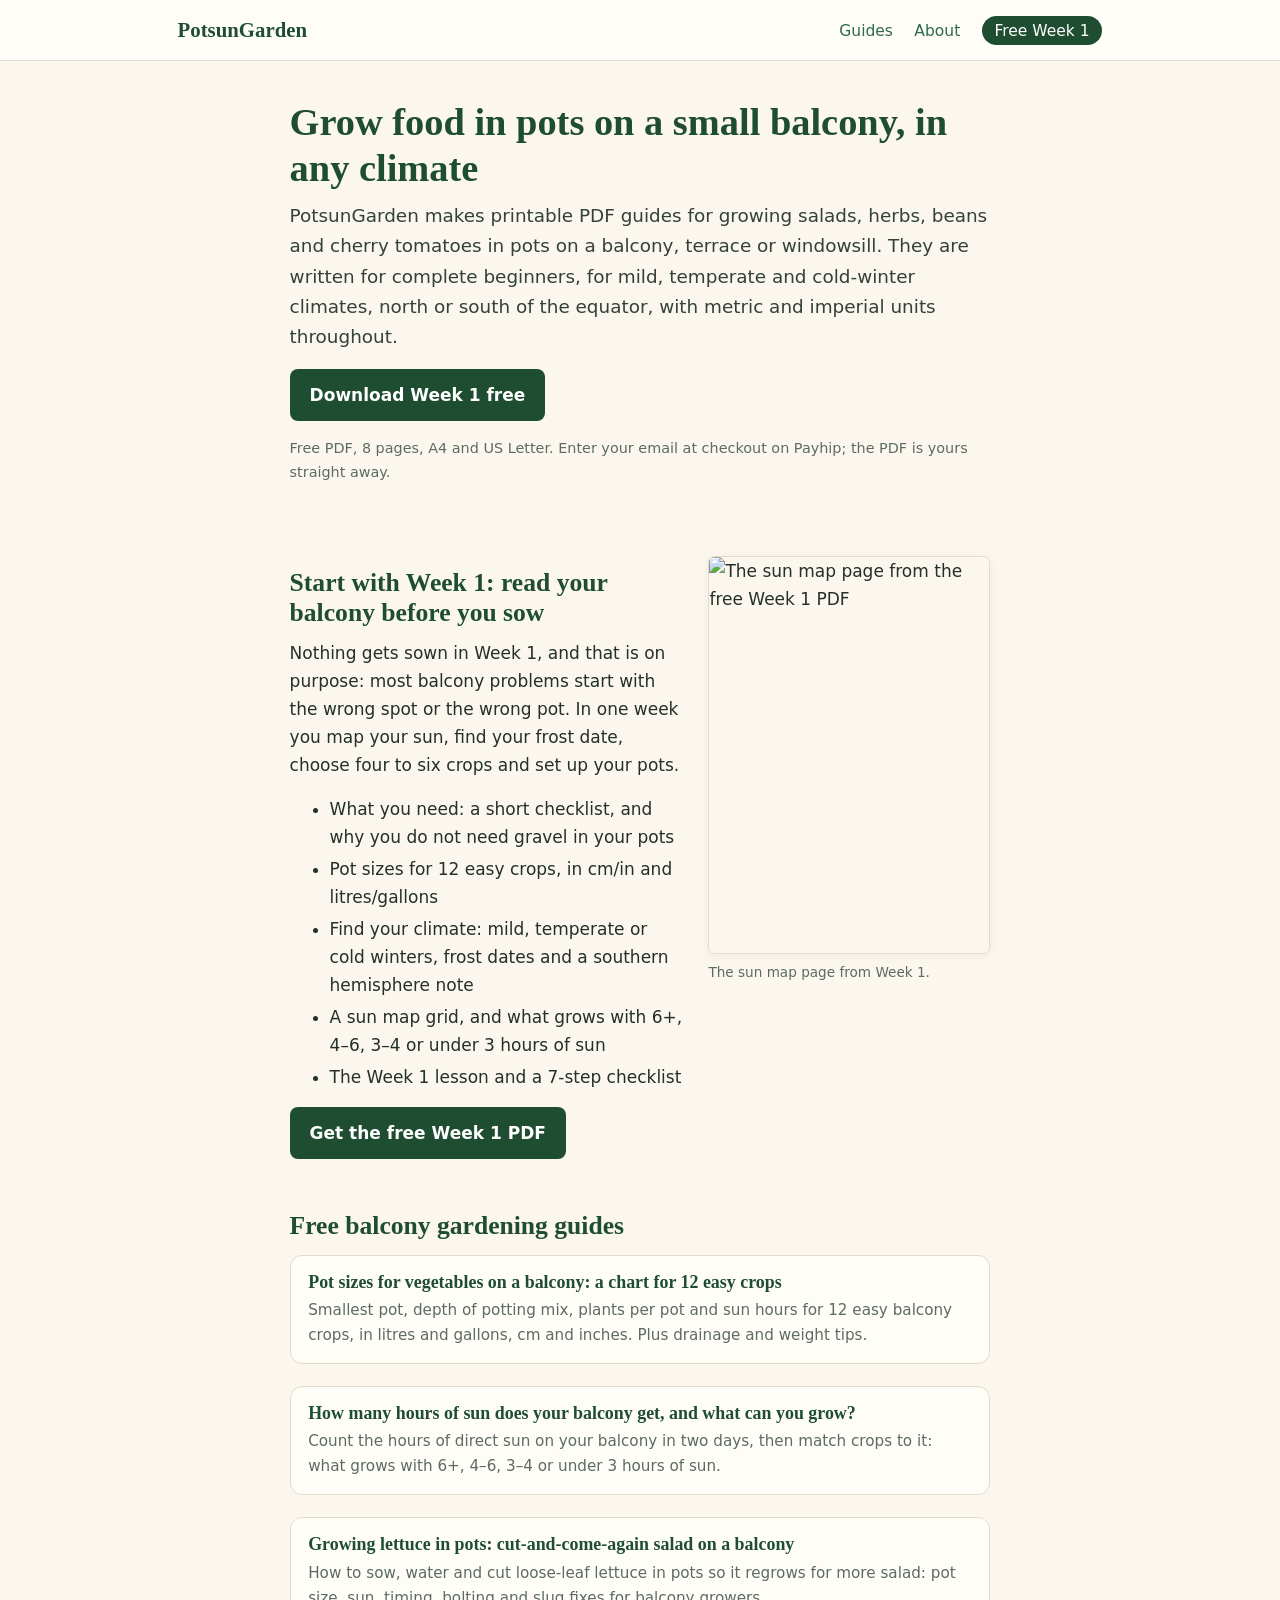
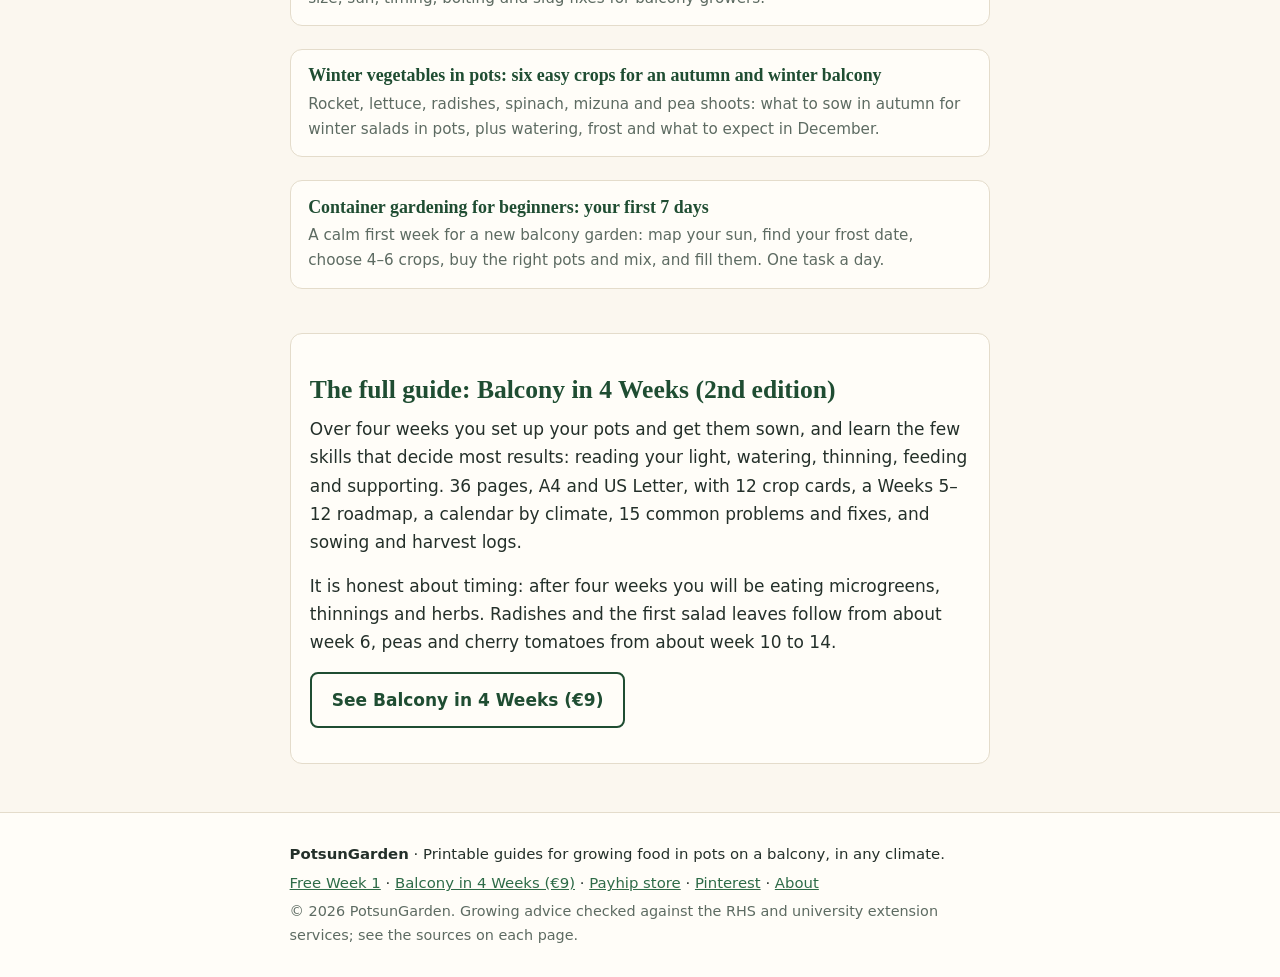
==== index.html @ 6f9ce191 "PotsunGarden site" ====
<!doctype html>
<html lang="en">
<head>
<meta charset="utf-8">
<meta name="viewport" content="width=device-width, initial-scale=1">
<meta name="p:domain_verify" content="c9f7734df45bd1a1e3e22cd09c8d9e38"/>
<title>PotsunGarden: Balcony Container Gardening Guides for Beginners</title>
<meta name="description" content="Grow food in pots on a small balcony, in any climate. Free guides on pot sizes, sun hours, lettuce and winter crops, plus a free Week 1 PDF to get started.">
<link rel="canonical" href="https://potsungarden.github.io/">
<meta property="og:type" content="website">
<meta property="og:site_name" content="PotsunGarden">
<meta property="og:title" content="PotsunGarden: Balcony Container Gardening Guides for Beginners">
<meta property="og:description" content="Grow food in pots on a small balcony, in any climate. Free guides on pot sizes, sun hours, lettuce and winter crops, plus a free Week 1 PDF to get started.">
<meta property="og:url" content="https://potsungarden.github.io/">
<meta property="og:image" content="https://potsungarden.github.io/img/week1-p03.jpg">
<meta name="twitter:card" content="summary">
<link rel="stylesheet" href="style.css">
<script type="application/ld+json">
{
 "@context": "https://schema.org",
 "@graph": [
  {
   "@type": "WebSite",
   "@id": "https://potsungarden.github.io/#site",
   "name": "PotsunGarden",
   "url": "https://potsungarden.github.io/",
   "inLanguage": "en",
   "publisher": {
    "@id": "https://potsungarden.github.io/#org"
   }
  },
  {
   "@type": "Organization",
   "@id": "https://potsungarden.github.io/#org",
   "name": "PotsunGarden",
   "url": "https://potsungarden.github.io/",
   "sameAs": [
    "https://www.pinterest.com/potsungarden/",
    "https://www.facebook.com/profile.php?id=61595227014449",
    "https://www.tiktok.com/@potsungarden",
    "https://www.reddit.com/user/PotsunGarden",
    "https://payhip.com/PotsunGarden"
   ],
   "description": "Printable PDF guides for growing food in pots on a balcony, terrace or windowsill, for beginners in any climate."
  },
  {
   "@type": "Product",
   "@id": "https://payhip.com/b/mtjgL#product",
   "name": "FREE Week 1: Get Your Balcony Ready",
   "description": "Free 8-page PDF (A4 and US Letter), Week 1 of Balcony in 4 Weeks: pot sizes for 12 easy crops, a sun map, climate and frost dates, and a 7-step checklist. An email address is required at checkout.",
   "url": "https://payhip.com/b/mtjgL",
   "image": [
    "https://potsungarden.github.io/img/product-week1-cover.jpg",
    "https://potsungarden.github.io/img/week1-p03.jpg"
   ],
   "brand": {
    "@type": "Brand",
    "name": "PotsunGarden"
   },
   "offers": {
    "@type": "Offer",
    "url": "https://payhip.com/b/mtjgL",
    "price": "0.00",
    "priceCurrency": "EUR",
    "availability": "https://schema.org/InStock",
    "priceSpecification": {
     "@type": "PriceSpecification",
     "price": "0.00",
     "priceCurrency": "EUR",
     "valueAddedTaxIncluded": false
    },
    "shippingDetails": {
     "@type": "OfferShippingDetails",
     "shippingRate": {
      "@type": "MonetaryAmount",
      "value": 0,
      "currency": "EUR"
     },
     "shippingDestination": [
      {
       "@type": "DefinedRegion",
       "addressCountry": "IT"
      },
      {
       "@type": "DefinedRegion",
       "addressCountry": "US"
      },
      {
       "@type": "DefinedRegion",
       "addressCountry": "GB"
      },
      {
       "@type": "DefinedRegion",
       "addressCountry": "IE"
      },
      {
       "@type": "DefinedRegion",
       "addressCountry": "DE"
      },
      {
       "@type": "DefinedRegion",
       "addressCountry": "FR"
      },
      {
       "@type": "DefinedRegion",
       "addressCountry": "ES"
      },
      {
       "@type": "DefinedRegion",
       "addressCountry": "NL"
      },
      {
       "@type": "DefinedRegion",
       "addressCountry": "BE"
      },
      {
       "@type": "DefinedRegion",
       "addressCountry": "AT"
      },
      {
       "@type": "DefinedRegion",
       "addressCountry": "CH"
      },
      {
       "@type": "DefinedRegion",
       "addressCountry": "SE"
      },
      {
       "@type": "DefinedRegion",
       "addressCountry": "CA"
      },
      {
       "@type": "DefinedRegion",
       "addressCountry": "AU"
      },
      {
       "@type": "DefinedRegion",
       "addressCountry": "NZ"
      }
     ],
     "deliveryTime": {
      "@type": "ShippingDeliveryTime",
      "handlingTime": {
       "@type": "QuantitativeValue",
       "minValue": 0,
       "maxValue": 0,
       "unitCode": "DAY"
      },
      "transitTime": {
       "@type": "QuantitativeValue",
       "minValue": 0,
       "maxValue": 0,
       "unitCode": "DAY"
      }
     }
    },
    "hasMerchantReturnPolicy": {
     "@type": "MerchantReturnPolicy",
     "applicableCountry": [
      "IT",
      "US",
      "GB",
      "IE",
      "DE",
      "FR",
      "ES",
      "NL",
      "BE",
      "AT",
      "CH",
      "SE",
      "CA",
      "AU",
      "NZ"
     ],
     "returnPolicyCategory": "https://schema.org/MerchantReturnNotPermitted"
    },
    "seller": {
     "@id": "https://potsungarden.github.io/#org"
    }
   }
  },
  {
   "@type": "Product",
   "@id": "https://payhip.com/b/ZfLyM#product",
   "name": "Balcony in 4 Weeks (2nd Edition)",
   "description": "36-page beginner's guide to growing salads, herbs, beans and cherry tomatoes in pots on a balcony (A4 and US Letter PDFs): weekly lessons and checklists, 12 crop cards, a calendar by climate and 15 common problems and fixes.",
   "url": "https://payhip.com/b/ZfLyM",
   "image": [
    "https://potsungarden.github.io/img/product-balcony-in-4-weeks-cover.jpg"
   ],
   "brand": {
    "@type": "Brand",
    "name": "PotsunGarden"
   },
   "offers": {
    "@type": "Offer",
    "url": "https://payhip.com/b/ZfLyM",
    "price": "9.00",
    "priceCurrency": "EUR",
    "availability": "https://schema.org/InStock",
    "priceSpecification": {
     "@type": "PriceSpecification",
     "price": "9.00",
     "priceCurrency": "EUR",
     "valueAddedTaxIncluded": false
    },
    "shippingDetails": {
     "@type": "OfferShippingDetails",
     "shippingRate": {
      "@type": "MonetaryAmount",
      "value": 0,
      "currency": "EUR"
     },
     "shippingDestination": [
      {
       "@type": "DefinedRegion",
       "addressCountry": "IT"
      },
      {
       "@type": "DefinedRegion",
       "addressCountry": "US"
      },
      {
       "@type": "DefinedRegion",
       "addressCountry": "GB"
      },
      {
       "@type": "DefinedRegion",
       "addressCountry": "IE"
      },
      {
       "@type": "DefinedRegion",
       "addressCountry": "DE"
      },
      {
       "@type": "DefinedRegion",
       "addressCountry": "FR"
      },
      {
       "@type": "DefinedRegion",
       "addressCountry": "ES"
      },
      {
       "@type": "DefinedRegion",
       "addressCountry": "NL"
      },
      {
       "@type": "DefinedRegion",
       "addressCountry": "BE"
      },
      {
       "@type": "DefinedRegion",
       "addressCountry": "AT"
      },
      {
       "@type": "DefinedRegion",
       "addressCountry": "CH"
      },
      {
       "@type": "DefinedRegion",
       "addressCountry": "SE"
      },
      {
       "@type": "DefinedRegion",
       "addressCountry": "CA"
      },
      {
       "@type": "DefinedRegion",
       "addressCountry": "AU"
      },
      {
       "@type": "DefinedRegion",
       "addressCountry": "NZ"
      }
     ],
     "deliveryTime": {
      "@type": "ShippingDeliveryTime",
      "handlingTime": {
       "@type": "QuantitativeValue",
       "minValue": 0,
       "maxValue": 0,
       "unitCode": "DAY"
      },
      "transitTime": {
       "@type": "QuantitativeValue",
       "minValue": 0,
       "maxValue": 0,
       "unitCode": "DAY"
      }
     }
    },
    "hasMerchantReturnPolicy": {
     "@type": "MerchantReturnPolicy",
     "applicableCountry": [
      "IT",
      "US",
      "GB",
      "IE",
      "DE",
      "FR",
      "ES",
      "NL",
      "BE",
      "AT",
      "CH",
      "SE",
      "CA",
      "AU",
      "NZ"
     ],
     "returnPolicyCategory": "https://schema.org/MerchantReturnNotPermitted"
    },
    "seller": {
     "@id": "https://potsungarden.github.io/#org"
    }
   }
  }
 ]
}
</script>
<script data-goatcounter="https://potsungarden.goatcounter.com/count" async src="//gc.zgo.at/count.js"></script>
</head>
<body>
<a class="skip" href="#main">Skip to content</a>
<header class="site-header">
<div class="wrap header-inner">
<a class="logo" href="index.html">PotsunGarden</a>
<nav aria-label="Main">
<a href="index.html#guides">Guides</a>
<a href="about.html">About</a>
<a class="nav-cta" href="https://payhip.com/b/mtjgL">Free Week 1</a>
</nav>
</div>
</header>
<main id="main" class="wrap">

<section class="hero">
<h1>Grow food in pots on a small balcony, in any climate</h1>
<p class="lead">PotsunGarden makes printable PDF guides for growing salads, herbs, beans and cherry tomatoes in pots on a balcony, terrace or windowsill. They are written for complete beginners, for mild, temperate and cold-winter climates, north or south of the equator, with metric and imperial units throughout.</p>
<p><a class="btn" href="https://payhip.com/b/mtjgL">Download Week 1 free</a></p>
<p class="small">Free PDF, 8 pages, A4 and US Letter. Enter your email at checkout on Payhip; the PDF is yours straight away.</p>
</section>

<section class="week1">
<div class="week1-text">
<h2>Start with Week 1: read your balcony before you sow</h2>
<p>Nothing gets sown in Week 1, and that is on purpose: most balcony problems start with the wrong spot or the wrong pot. In one week you map your sun, find your frost date, choose four to six crops and set up your pots.</p>
<ul>
<li>What you need: a short checklist, and why you do not need gravel in your pots</li>
<li>Pot sizes for 12 easy crops, in cm/in and litres/gallons</li>
<li>Find your climate: mild, temperate or cold winters, frost dates and a southern hemisphere note</li>
<li>A sun map grid, and what grows with 6+, 4–6, 3–4 or under 3 hours of sun</li>
<li>The Week 1 lesson and a 7-step checklist</li>
</ul>
<p><a class="btn" href="https://payhip.com/b/mtjgL">Get the free Week 1 PDF</a></p>
</div>
<figure class="preview">
<img src="img/week1-p05.jpg" alt="The sun map page from the free Week 1 PDF" width="900" height="1273" loading="lazy">
<figcaption>The sun map page from Week 1.</figcaption>
</figure>
</section>

<section id="guides">
<h2>Free balcony gardening guides</h2>
<ul class="cards">
<li class="card"><a href="pot-sizes-for-balcony-vegetables.html"><h3>Pot sizes for vegetables on a balcony: a chart for 12 easy crops</h3><p>Smallest pot, depth of potting mix, plants per pot and sun hours for 12 easy balcony crops, in litres and gallons, cm and inches. Plus drainage and weight tips.</p></a></li>
<li class="card"><a href="balcony-sun-hours-what-to-grow.html"><h3>How many hours of sun does your balcony get, and what can you grow?</h3><p>Count the hours of direct sun on your balcony in two days, then match crops to it: what grows with 6+, 4–6, 3–4 or under 3 hours of sun.</p></a></li>
<li class="card"><a href="growing-lettuce-in-pots.html"><h3>Growing lettuce in pots: cut-and-come-again salad on a balcony</h3><p>How to sow, water and cut loose-leaf lettuce in pots so it regrows for more salad: pot size, sun, timing, bolting and slug fixes for balcony growers.</p></a></li>
<li class="card"><a href="winter-vegetables-in-pots.html"><h3>Winter vegetables in pots: six easy crops for an autumn and winter balcony</h3><p>Rocket, lettuce, radishes, spinach, mizuna and pea shoots: what to sow in autumn for winter salads in pots, plus watering, frost and what to expect in December.</p></a></li>
<li class="card"><a href="container-gardening-for-beginners-first-7-days.html"><h3>Container gardening for beginners: your first 7 days</h3><p>A calm first week for a new balcony garden: map your sun, find your frost date, choose 4–6 crops, buy the right pots and mix, and fill them. One task a day.</p></a></li>
</ul>
</section>

<section class="full-guide">
<h2>The full guide: Balcony in 4 Weeks (2nd edition)</h2>
<p>Over four weeks you set up your pots and get them sown, and learn the few skills that decide most results: reading your light, watering, thinning, feeding and supporting. 36 pages, A4 and US Letter, with 12 crop cards, a Weeks 5–12 roadmap, a calendar by climate, 15 common problems and fixes, and sowing and harvest logs.</p>
<p>It is honest about timing: after four weeks you will be eating microgreens, thinnings and herbs. Radishes and the first salad leaves follow from about week 6, peas and cherry tomatoes from about week 10 to 14.</p>
<p><a class="btn btn-secondary" href="https://payhip.com/b/ZfLyM">See Balcony in 4 Weeks (€9)</a></p>
</section>

</main>
<footer class="site-footer">
<div class="wrap">
<p><strong>PotsunGarden</strong> · Printable guides for growing food in pots on a balcony, in any climate.</p>
<p><a href="https://payhip.com/b/mtjgL">Free Week 1</a> · <a href="https://payhip.com/b/ZfLyM">Balcony in 4 Weeks (€9)</a> · <a href="https://payhip.com/PotsunGarden">Payhip store</a> · <a href="https://www.pinterest.com/potsungarden/">Pinterest</a> · <a href="about.html">About</a></p>
<p class="small">© 2026 PotsunGarden. Growing advice checked against the RHS and university extension services; see the sources on each page.</p>
</div>
</footer>
</body>
</html>
---- style.css ----
/* PotsunGarden – simple, mobile-first stylesheet. No external fonts or scripts. */
:root{
  --bg:#fbf7ef; --paper:#fffdf8; --ink:#24302a; --muted:#5d6b62;
  --green:#1f4d32; --green-2:#2e6b47; --accent:#b4532a; --line:#e4dccb; --tint:#f3ecdd;
  --max:46rem;
}
*{box-sizing:border-box}
html{-webkit-text-size-adjust:100%}
body{margin:0;background:var(--bg);color:var(--ink);
  font:1.0625rem/1.65 system-ui,-apple-system,"Segoe UI",Roboto,"Helvetica Neue",Arial,sans-serif}
.wrap{max-width:var(--max);margin:0 auto;padding:0 1.1rem}
h1,h2,h3{font-family:Georgia,"Iowan Old Style","Palatino Linotype",serif;color:var(--green);line-height:1.2}
h1{font-size:clamp(1.75rem,5vw,2.4rem);margin:.4rem 0 .6rem}
h2{font-size:clamp(1.3rem,3.6vw,1.6rem);margin:2.2rem 0 .6rem}
h3{font-size:1.12rem;margin:1.4rem 0 .3rem}
p,ul,ol{margin:0 0 1rem}
li{margin:.25rem 0}
a{color:var(--green-2)}
a:hover{color:var(--accent)}
.small{font-size:.9rem;color:var(--muted)}
.lead{font-size:1.15rem;color:#33413a}
.meta,.crumbs{font-size:.88rem;color:var(--muted);margin:0}
.crumbs{margin-top:1.4rem}
.skip{position:absolute;left:-999px}
.skip:focus{left:1rem;top:1rem;background:#fff;padding:.5rem;z-index:10}

.site-header{background:var(--paper);border-bottom:1px solid var(--line)}
.header-inner{display:flex;flex-wrap:wrap;align-items:center;justify-content:space-between;gap:.5rem;padding-top:.8rem;padding-bottom:.8rem;max-width:60rem}
.logo{font-family:Georgia,serif;font-weight:700;font-size:1.3rem;color:var(--green);text-decoration:none}
nav a{margin-left:1rem;text-decoration:none;font-size:.97rem}
nav a:first-child{margin-left:0}
.nav-cta{background:var(--green);color:#fff!important;padding:.35rem .8rem;border-radius:999px}

.btn{display:inline-block;background:var(--green);color:#fff;text-decoration:none;font-weight:600;
  padding:.75rem 1.25rem;border-radius:.5rem}
.btn:hover{background:var(--green-2);color:#fff}
.btn-secondary{background:var(--paper);color:var(--green);border:2px solid var(--green)}
.btn-secondary:hover{background:var(--tint);color:var(--green)}

.hero{padding:2rem 0 .5rem}
.week1{display:grid;gap:1.5rem;margin-top:1.5rem}
@media(min-width:48rem){
  main.wrap{max-width:var(--max)}
  .week1{grid-template-columns:1.4fr 1fr;align-items:start}
}
.full-guide{background:var(--paper);border:1px solid var(--line);border-radius:.75rem;padding:.4rem 1.2rem 1.2rem;margin:2.5rem 0}

.cards{list-style:none;padding:0;display:grid;gap:.9rem}
.card a{display:block;background:var(--paper);border:1px solid var(--line);border-radius:.75rem;padding:.9rem 1.1rem;text-decoration:none;color:var(--ink)}
.card a:hover{border-color:var(--green-2)}
.card h3{margin:.1rem 0 .3rem}
.card p{margin:0;font-size:.95rem;color:var(--muted)}

.table-wrap{overflow-x:auto;margin:0 0 1.2rem;border:1px solid var(--line);border-radius:.5rem;background:var(--paper)}
table{border-collapse:collapse;width:100%;font-size:.93rem;min-width:34rem}
caption{text-align:left;padding:.6rem .8rem;font-size:.85rem;color:var(--muted)}
th,td{padding:.55rem .7rem;text-align:left;vertical-align:top;border-top:1px solid var(--line)}
thead th{background:var(--green);color:#fff;border-top:0}
tbody th{color:var(--green);font-weight:600}
tbody tr:nth-child(even){background:var(--tint)}

.preview{margin:1.5rem 0;max-width:22rem}
.preview img{width:100%;height:auto;display:block;border:1px solid var(--line);border-radius:.4rem;box-shadow:0 2px 10px rgba(0,0,0,.06)}
figcaption{font-size:.85rem;color:var(--muted);margin-top:.4rem}

.cta{background:#eef4ec;border-left:5px solid var(--green);border-radius:.5rem;padding:1rem 1.2rem;margin:2rem 0}
.cta-kicker{text-transform:uppercase;letter-spacing:.08em;font-size:.78rem;font-weight:700;color:var(--accent);margin:0 0 .3rem}
.faq h3{color:var(--ink)}
.sources ul,.more ul{padding-left:1.2rem}
.sources li{font-size:.93rem}

.site-footer{border-top:1px solid var(--line);background:var(--paper);margin-top:3rem;padding:1.5rem 0;font-size:.93rem}
.site-footer p{margin:.3rem 0}
@media(max-width:30rem){nav a{margin-left:.7rem;font-size:.92rem}}
@media print{.site-header,.site-footer,.cta,.more{display:none}}
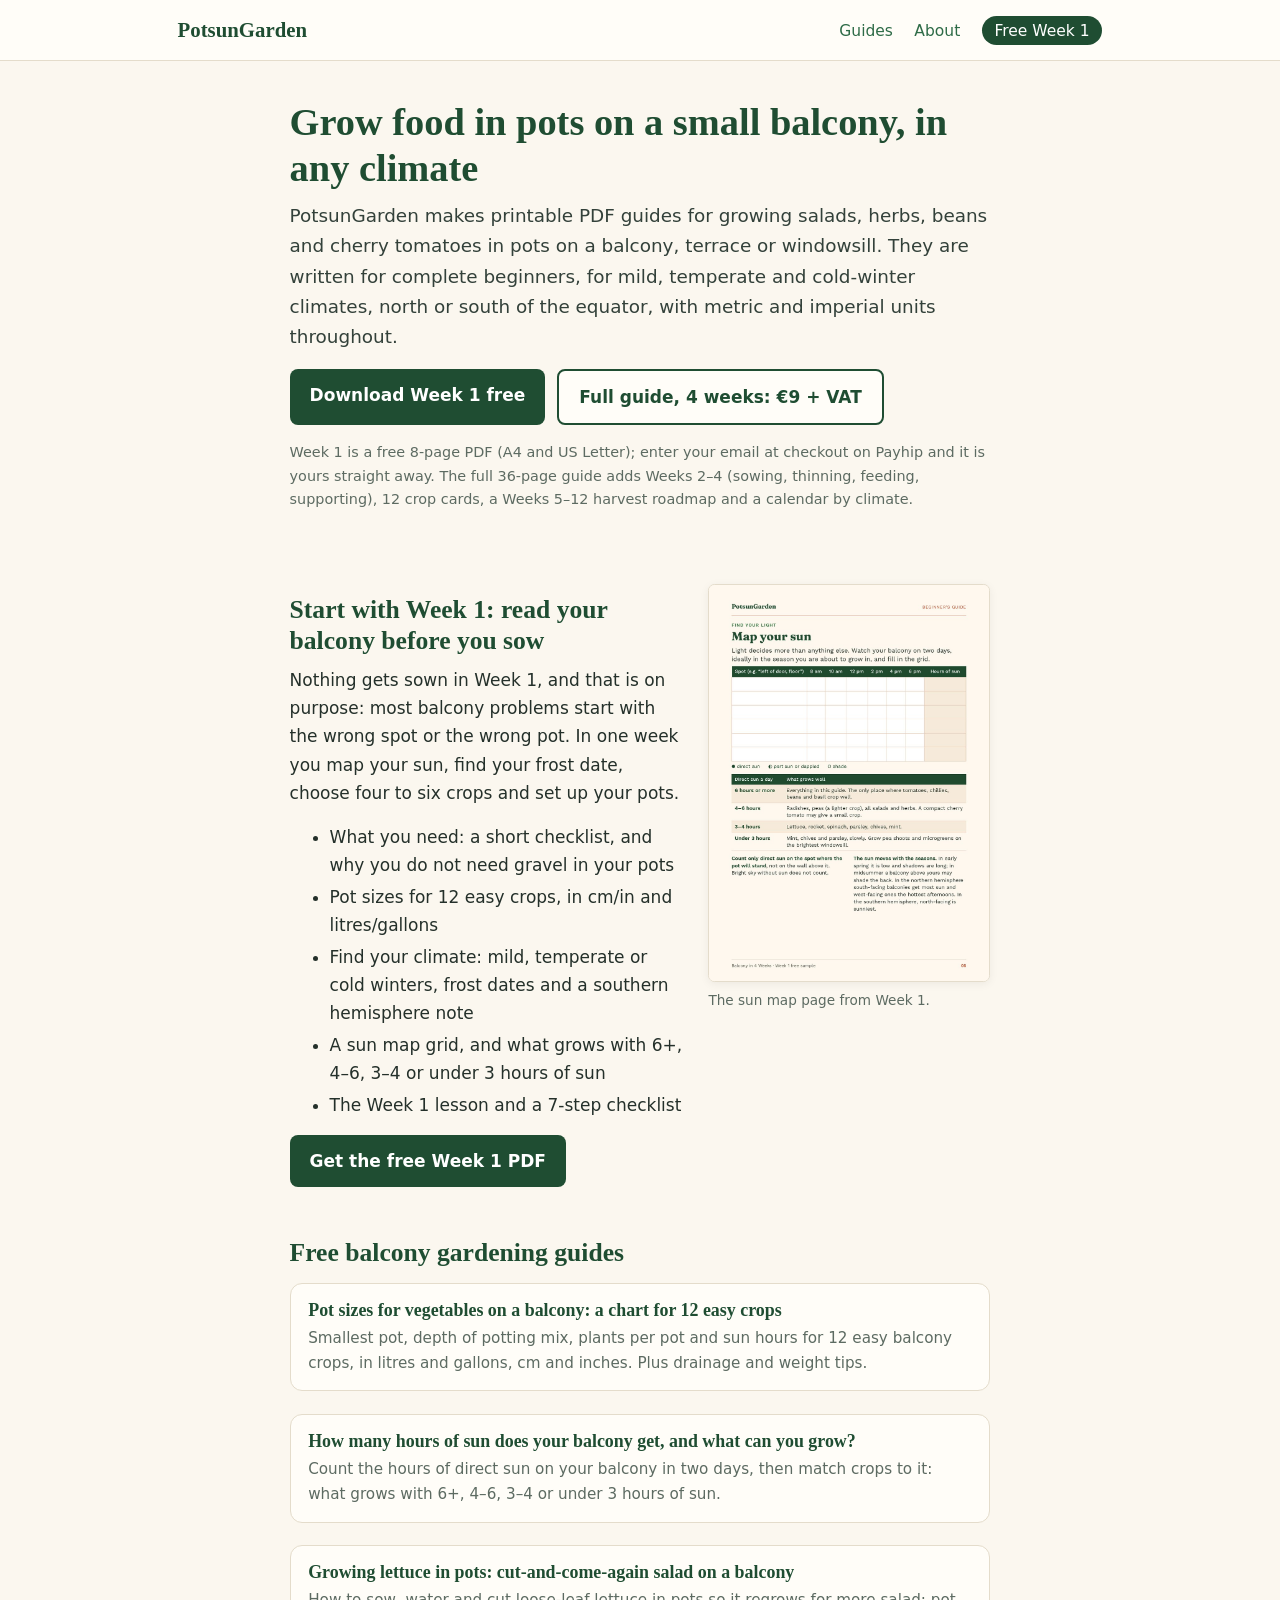
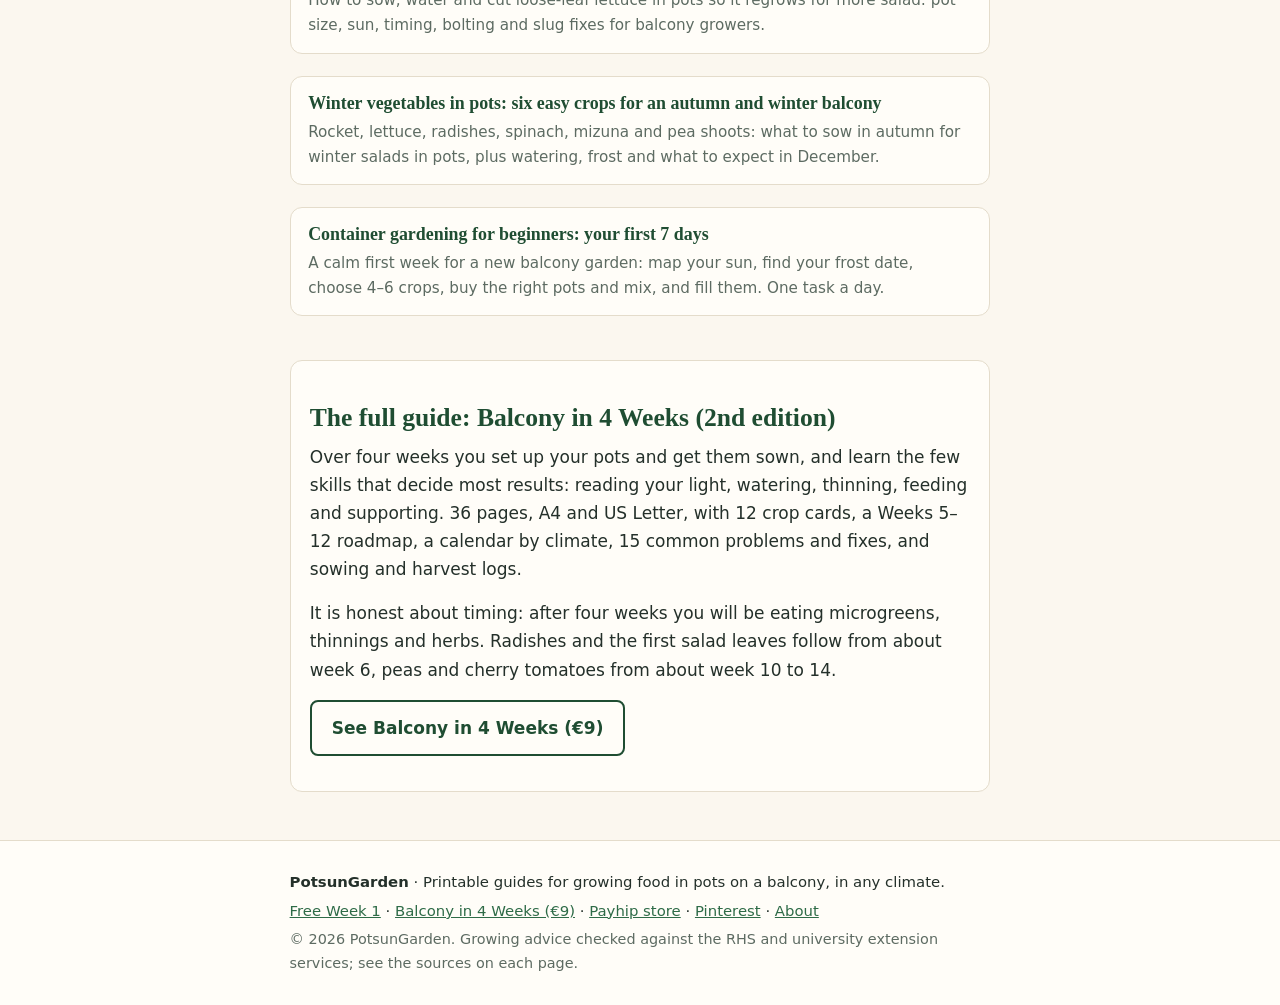
==== commit e65f9d4f: "Home: add full guide CTA" ====
--- a/index.html
+++ b/index.html
@@ -338,8 +338,8 @@
 <section class="hero">
 <h1>Grow food in pots on a small balcony, in any climate</h1>
 <p class="lead">PotsunGarden makes printable PDF guides for growing salads, herbs, beans and cherry tomatoes in pots on a balcony, terrace or windowsill. They are written for complete beginners, for mild, temperate and cold-winter climates, north or south of the equator, with metric and imperial units throughout.</p>
-<p><a class="btn" href="https://payhip.com/b/mtjgL">Download Week 1 free</a></p>
-<p class="small">Free PDF, 8 pages, A4 and US Letter. Enter your email at checkout on Payhip; the PDF is yours straight away.</p>
+<p class="hero-ctas"><a class="btn" href="https://payhip.com/b/mtjgL">Download Week 1 free</a> <a class="btn btn-secondary" href="https://payhip.com/b/ZfLyM">Full guide, 4 weeks: €9 + VAT</a></p>
+<p class="small">Week 1 is a free 8-page PDF (A4 and US Letter); enter your email at checkout on Payhip and it is yours straight away. The full 36-page guide adds Weeks 2&ndash;4 (sowing, thinning, feeding, supporting), 12 crop cards, a Weeks 5&ndash;12 harvest roadmap and a calendar by climate.</p>
 </section>
 
 <section class="week1">
--- a/style.css
+++ b/style.css
@@ -73,3 +73,4 @@
 .site-footer p{margin:.3rem 0}
 @media(max-width:30rem){nav a{margin-left:.7rem;font-size:.92rem}}
 @media print{.site-header,.site-footer,.cta,.more{display:none}}
+.hero-ctas{display:flex;flex-wrap:wrap;gap:.75rem}
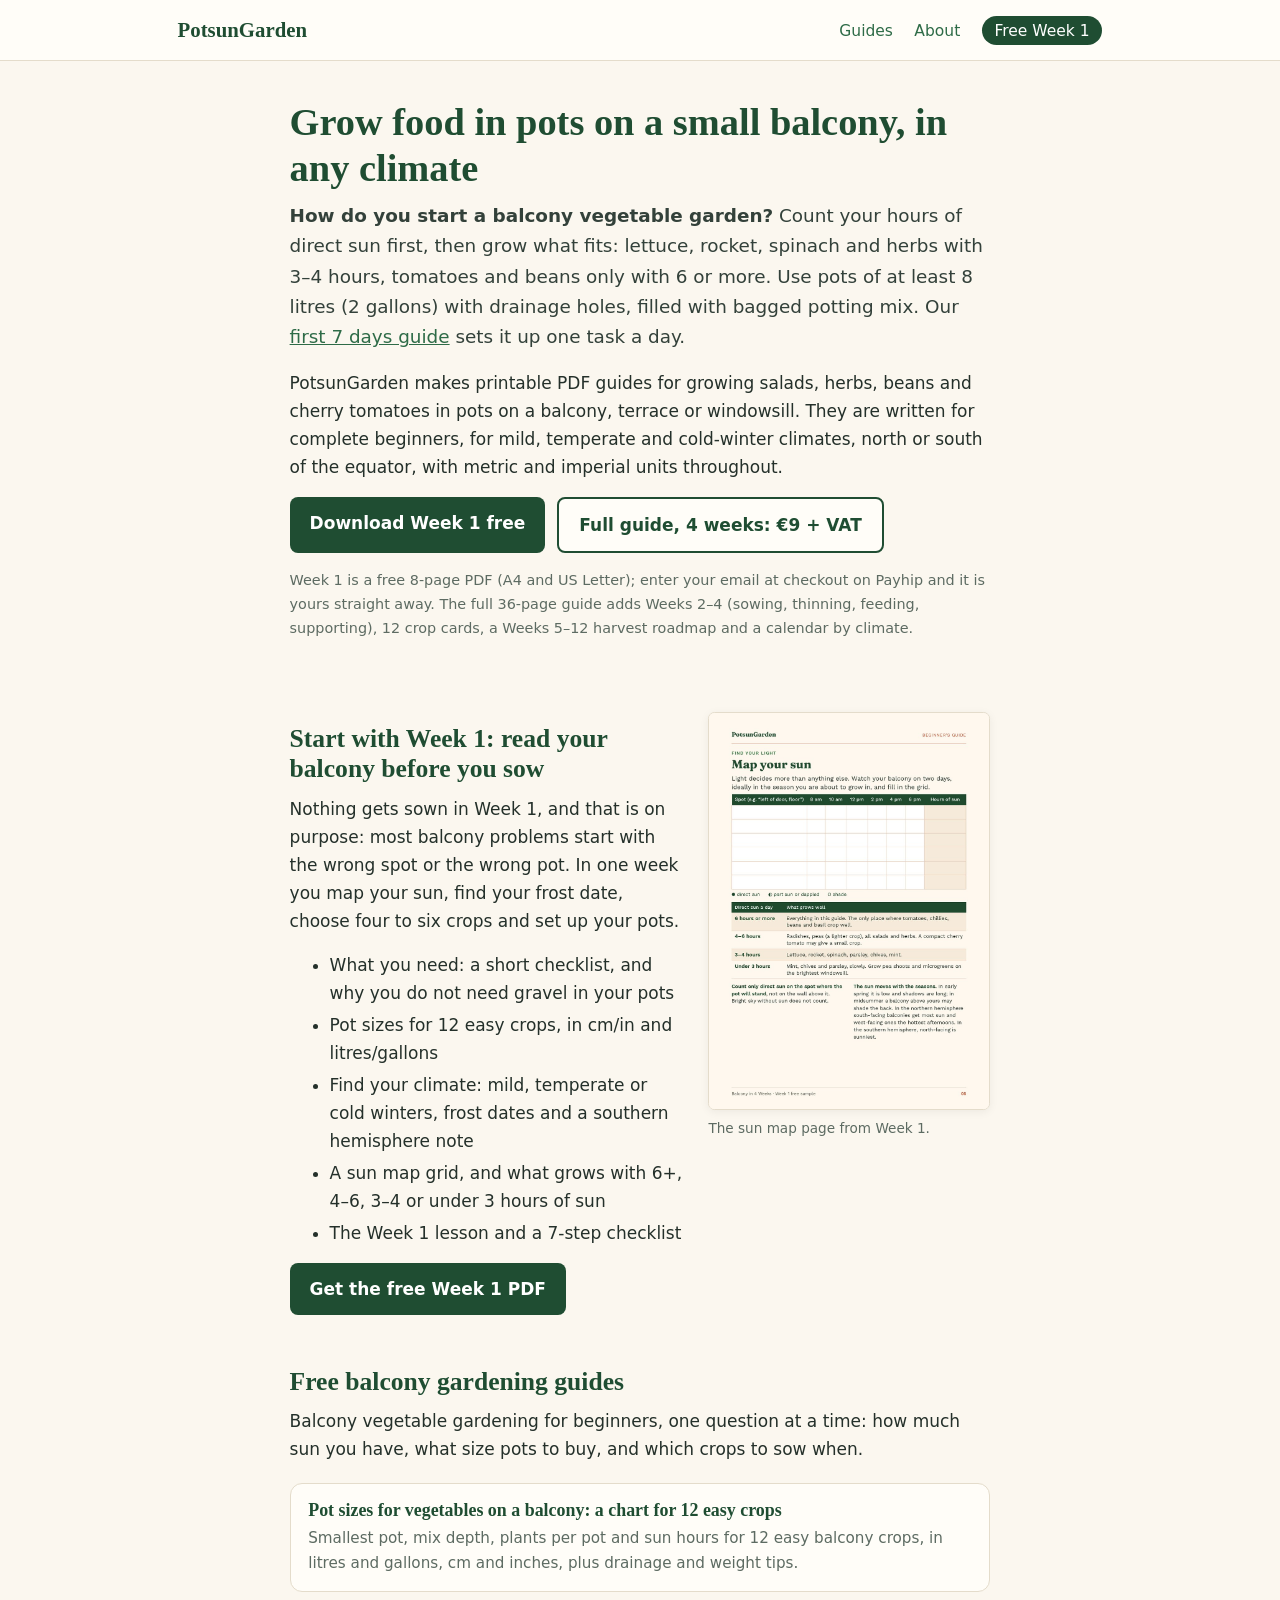
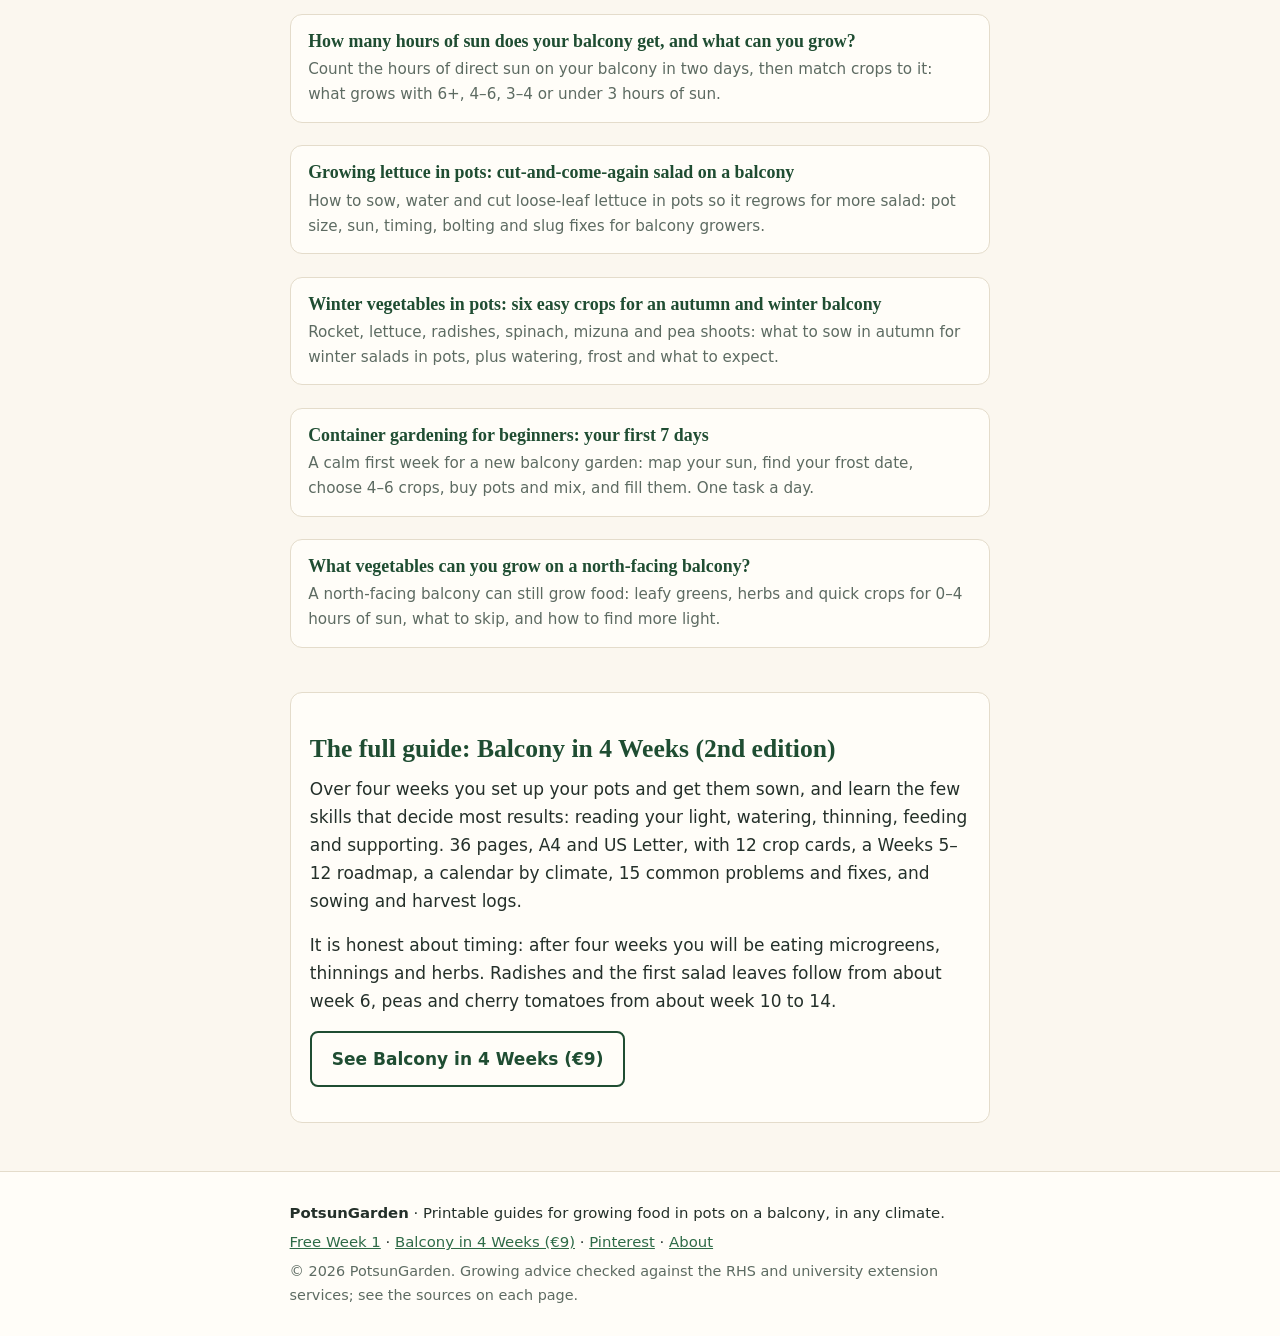
==== commit c51f9ce4: "SEO quick fixes + new guide: vegetables for a north-facing balcony" ====
--- a/index.html
+++ b/index.html
@@ -4,16 +4,16 @@
 <meta charset="utf-8">
 <meta name="viewport" content="width=device-width, initial-scale=1">
 <meta name="p:domain_verify" content="c9f7734df45bd1a1e3e22cd09c8d9e38"/>
-<title>PotsunGarden: Balcony Container Gardening Guides for Beginners</title>
+<title>Balcony Vegetable Gardening for Beginners | PotsunGarden</title>
 <meta name="description" content="Grow food in pots on a small balcony, in any climate. Free guides on pot sizes, sun hours, lettuce and winter crops, plus a free Week 1 PDF to get started.">
 <link rel="canonical" href="https://potsungarden.github.io/">
 <meta property="og:type" content="website">
 <meta property="og:site_name" content="PotsunGarden">
-<meta property="og:title" content="PotsunGarden: Balcony Container Gardening Guides for Beginners">
+<meta property="og:title" content="Balcony Vegetable Gardening for Beginners | PotsunGarden">
 <meta property="og:description" content="Grow food in pots on a small balcony, in any climate. Free guides on pot sizes, sun hours, lettuce and winter crops, plus a free Week 1 PDF to get started.">
 <meta property="og:url" content="https://potsungarden.github.io/">
 <meta property="og:image" content="https://potsungarden.github.io/img/week1-p03.jpg">
-<meta name="twitter:card" content="summary">
+<meta name="twitter:card" content="summary_large_image">
 <link rel="stylesheet" href="style.css">
 <script type="application/ld+json">
 {
@@ -38,8 +38,7 @@
     "https://www.pinterest.com/potsungarden/",
     "https://www.facebook.com/profile.php?id=61595227014449",
     "https://www.tiktok.com/@potsungarden",
-    "https://www.reddit.com/user/PotsunGarden",
-    "https://payhip.com/PotsunGarden"
+    "https://www.reddit.com/user/PotsunGarden"
    ],
    "description": "Printable PDF guides for growing food in pots on a balcony, terrace or windowsill, for beginners in any climate."
   },
@@ -329,7 +328,7 @@
 <nav aria-label="Main">
 <a href="index.html#guides">Guides</a>
 <a href="about.html">About</a>
-<a class="nav-cta" href="https://payhip.com/b/mtjgL">Free Week 1</a>
+<a class="nav-cta" href="https://payhip.com/b/mtjgL?utm_source=site&amp;utm_medium=referral&amp;utm_campaign=home">Free Week 1</a>
 </nav>
 </div>
 </header>
@@ -337,8 +336,9 @@
 
 <section class="hero">
 <h1>Grow food in pots on a small balcony, in any climate</h1>
-<p class="lead">PotsunGarden makes printable PDF guides for growing salads, herbs, beans and cherry tomatoes in pots on a balcony, terrace or windowsill. They are written for complete beginners, for mild, temperate and cold-winter climates, north or south of the equator, with metric and imperial units throughout.</p>
-<p class="hero-ctas"><a class="btn" href="https://payhip.com/b/mtjgL">Download Week 1 free</a> <a class="btn btn-secondary" href="https://payhip.com/b/ZfLyM">Full guide, 4 weeks: €9 + VAT</a></p>
+<p class="lead"><strong>How do you start a balcony vegetable garden?</strong> Count your hours of direct sun first, then grow what fits: lettuce, rocket, spinach and herbs with 3–4 hours, tomatoes and beans only with 6 or more. Use pots of at least 8 litres (2 gallons) with drainage holes, filled with bagged potting mix. Our <a href="container-gardening-for-beginners-first-7-days.html">first 7 days guide</a> sets it up one task a day.</p>
+<p>PotsunGarden makes printable PDF guides for growing salads, herbs, beans and cherry tomatoes in pots on a balcony, terrace or windowsill. They are written for complete beginners, for mild, temperate and cold-winter climates, north or south of the equator, with metric and imperial units throughout.</p>
+<p class="hero-ctas"><a class="btn" href="https://payhip.com/b/mtjgL?utm_source=site&amp;utm_medium=referral&amp;utm_campaign=home">Download Week 1 free</a> <a class="btn btn-secondary" href="https://payhip.com/b/ZfLyM?utm_source=site&amp;utm_medium=referral&amp;utm_campaign=home">Full guide, 4 weeks: €9 + VAT</a></p>
 <p class="small">Week 1 is a free 8-page PDF (A4 and US Letter); enter your email at checkout on Payhip and it is yours straight away. The full 36-page guide adds Weeks 2&ndash;4 (sowing, thinning, feeding, supporting), 12 crop cards, a Weeks 5&ndash;12 harvest roadmap and a calendar by climate.</p>
 </section>
 
@@ -353,7 +353,7 @@
 <li>A sun map grid, and what grows with 6+, 4–6, 3–4 or under 3 hours of sun</li>
 <li>The Week 1 lesson and a 7-step checklist</li>
 </ul>
-<p><a class="btn" href="https://payhip.com/b/mtjgL">Get the free Week 1 PDF</a></p>
+<p><a class="btn" href="https://payhip.com/b/mtjgL?utm_source=site&amp;utm_medium=referral&amp;utm_campaign=home">Get the free Week 1 PDF</a></p>
 </div>
 <figure class="preview">
 <img src="img/week1-p05.jpg" alt="The sun map page from the free Week 1 PDF" width="900" height="1273" loading="lazy">
@@ -363,12 +363,14 @@
 
 <section id="guides">
 <h2>Free balcony gardening guides</h2>
+<p>Balcony vegetable gardening for beginners, one question at a time: how much sun you have, what size pots to buy, and which crops to sow when.</p>
 <ul class="cards">
-<li class="card"><a href="pot-sizes-for-balcony-vegetables.html"><h3>Pot sizes for vegetables on a balcony: a chart for 12 easy crops</h3><p>Smallest pot, depth of potting mix, plants per pot and sun hours for 12 easy balcony crops, in litres and gallons, cm and inches. Plus drainage and weight tips.</p></a></li>
+<li class="card"><a href="pot-sizes-for-balcony-vegetables.html"><h3>Pot sizes for vegetables on a balcony: a chart for 12 easy crops</h3><p>Smallest pot, mix depth, plants per pot and sun hours for 12 easy balcony crops, in litres and gallons, cm and inches, plus drainage and weight tips.</p></a></li>
 <li class="card"><a href="balcony-sun-hours-what-to-grow.html"><h3>How many hours of sun does your balcony get, and what can you grow?</h3><p>Count the hours of direct sun on your balcony in two days, then match crops to it: what grows with 6+, 4–6, 3–4 or under 3 hours of sun.</p></a></li>
 <li class="card"><a href="growing-lettuce-in-pots.html"><h3>Growing lettuce in pots: cut-and-come-again salad on a balcony</h3><p>How to sow, water and cut loose-leaf lettuce in pots so it regrows for more salad: pot size, sun, timing, bolting and slug fixes for balcony growers.</p></a></li>
-<li class="card"><a href="winter-vegetables-in-pots.html"><h3>Winter vegetables in pots: six easy crops for an autumn and winter balcony</h3><p>Rocket, lettuce, radishes, spinach, mizuna and pea shoots: what to sow in autumn for winter salads in pots, plus watering, frost and what to expect in December.</p></a></li>
-<li class="card"><a href="container-gardening-for-beginners-first-7-days.html"><h3>Container gardening for beginners: your first 7 days</h3><p>A calm first week for a new balcony garden: map your sun, find your frost date, choose 4–6 crops, buy the right pots and mix, and fill them. One task a day.</p></a></li>
+<li class="card"><a href="winter-vegetables-in-pots.html"><h3>Winter vegetables in pots: six easy crops for an autumn and winter balcony</h3><p>Rocket, lettuce, radishes, spinach, mizuna and pea shoots: what to sow in autumn for winter salads in pots, plus watering, frost and what to expect.</p></a></li>
+<li class="card"><a href="container-gardening-for-beginners-first-7-days.html"><h3>Container gardening for beginners: your first 7 days</h3><p>A calm first week for a new balcony garden: map your sun, find your frost date, choose 4–6 crops, buy pots and mix, and fill them. One task a day.</p></a></li>
+<li class="card"><a href="vegetables-north-facing-balcony.html"><h3>What vegetables can you grow on a north-facing balcony?</h3><p>A north-facing balcony can still grow food: leafy greens, herbs and quick crops for 0–4 hours of sun, what to skip, and how to find more light.</p></a></li>
 </ul>
 </section>
 
@@ -376,14 +378,14 @@
 <h2>The full guide: Balcony in 4 Weeks (2nd edition)</h2>
 <p>Over four weeks you set up your pots and get them sown, and learn the few skills that decide most results: reading your light, watering, thinning, feeding and supporting. 36 pages, A4 and US Letter, with 12 crop cards, a Weeks 5–12 roadmap, a calendar by climate, 15 common problems and fixes, and sowing and harvest logs.</p>
 <p>It is honest about timing: after four weeks you will be eating microgreens, thinnings and herbs. Radishes and the first salad leaves follow from about week 6, peas and cherry tomatoes from about week 10 to 14.</p>
-<p><a class="btn btn-secondary" href="https://payhip.com/b/ZfLyM">See Balcony in 4 Weeks (€9)</a></p>
+<p><a class="btn btn-secondary" href="https://payhip.com/b/ZfLyM?utm_source=site&amp;utm_medium=referral&amp;utm_campaign=home">See Balcony in 4 Weeks (€9)</a></p>
 </section>
 
 </main>
 <footer class="site-footer">
 <div class="wrap">
 <p><strong>PotsunGarden</strong> · Printable guides for growing food in pots on a balcony, in any climate.</p>
-<p><a href="https://payhip.com/b/mtjgL">Free Week 1</a> · <a href="https://payhip.com/b/ZfLyM">Balcony in 4 Weeks (€9)</a> · <a href="https://payhip.com/PotsunGarden">Payhip store</a> · <a href="https://www.pinterest.com/potsungarden/">Pinterest</a> · <a href="about.html">About</a></p>
+<p><a href="https://payhip.com/b/mtjgL?utm_source=site&amp;utm_medium=referral&amp;utm_campaign=home">Free Week 1</a> · <a href="https://payhip.com/b/ZfLyM?utm_source=site&amp;utm_medium=referral&amp;utm_campaign=home">Balcony in 4 Weeks (€9)</a> · <a href="https://www.pinterest.com/potsungarden/">Pinterest</a> · <a href="about.html">About</a></p>
 <p class="small">© 2026 PotsunGarden. Growing advice checked against the RHS and university extension services; see the sources on each page.</p>
 </div>
 </footer>
--- a/style.css
+++ b/style.css
@@ -74,3 +74,4 @@
 @media(max-width:30rem){nav a{margin-left:.7rem;font-size:.92rem}}
 @media print{.site-header,.site-footer,.cta,.more{display:none}}
 .hero-ctas{display:flex;flex-wrap:wrap;gap:.75rem}
+.preview.wide{max-width:100%}
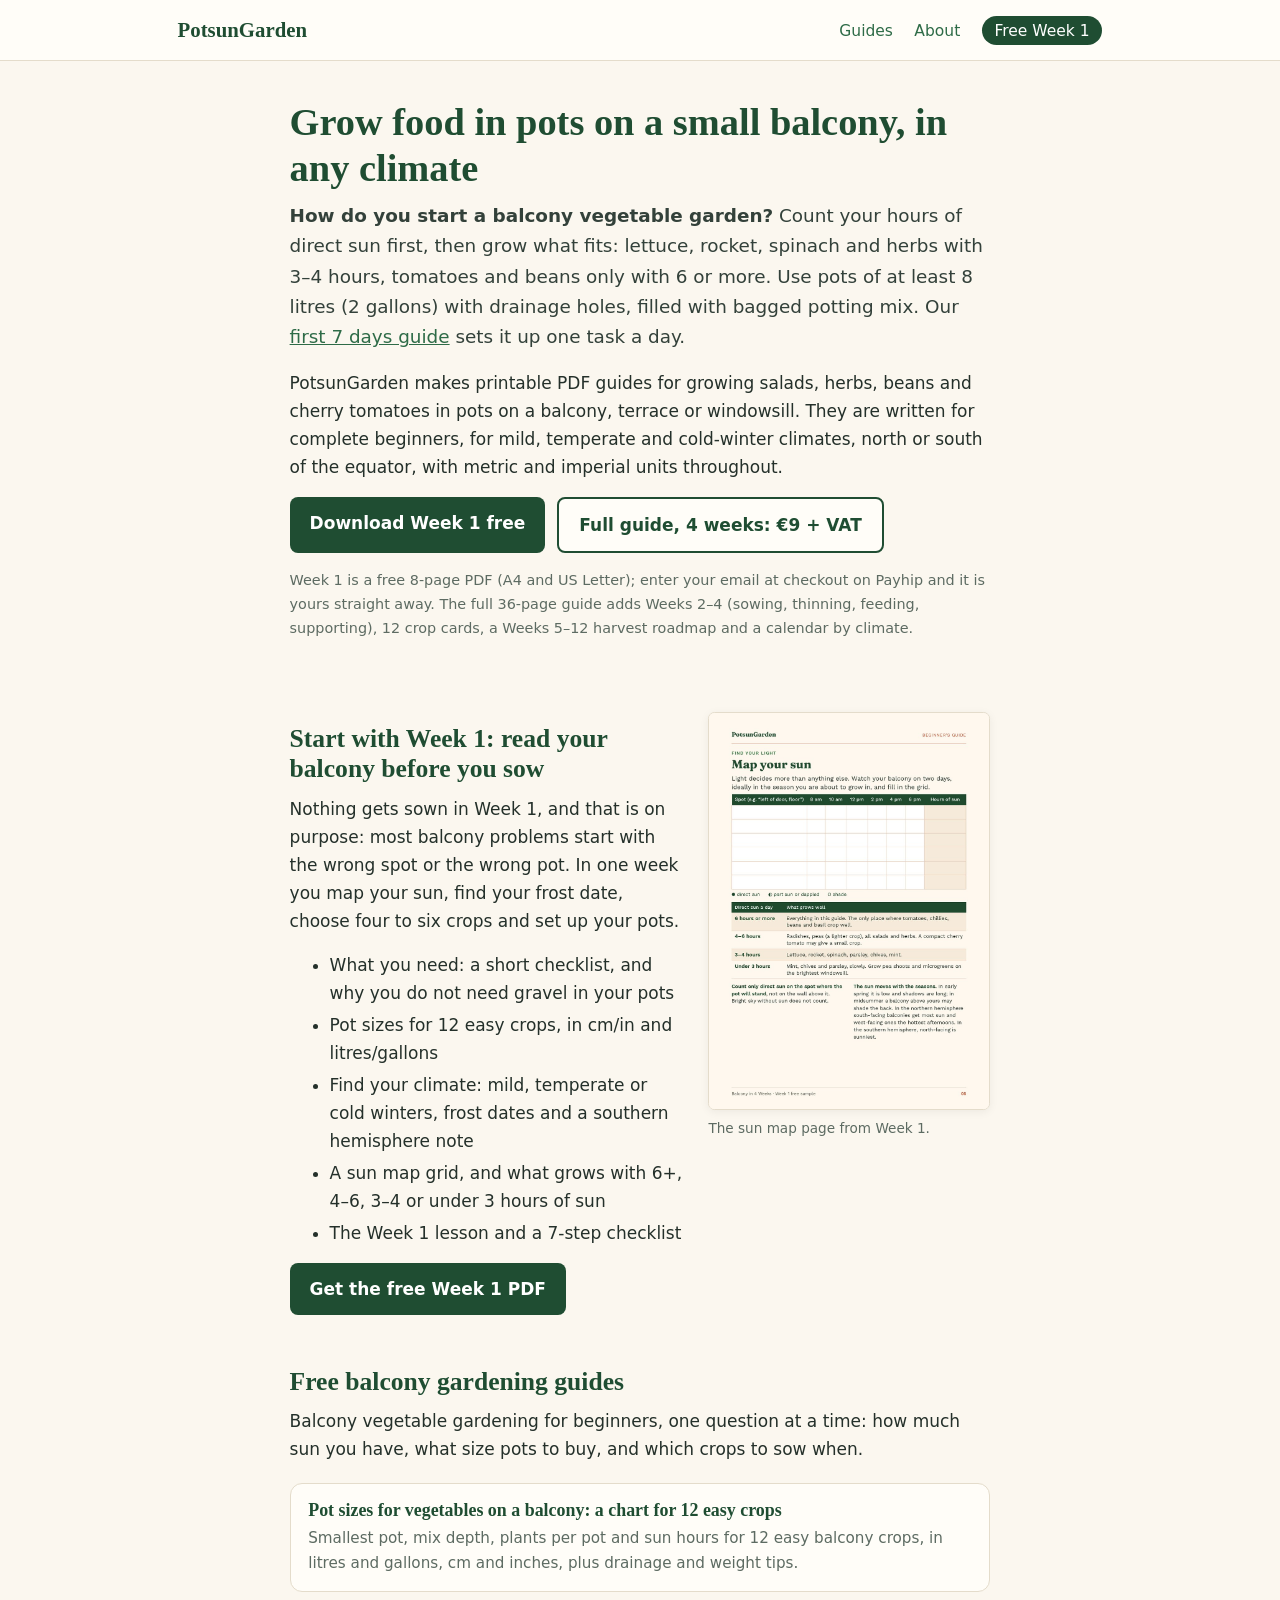
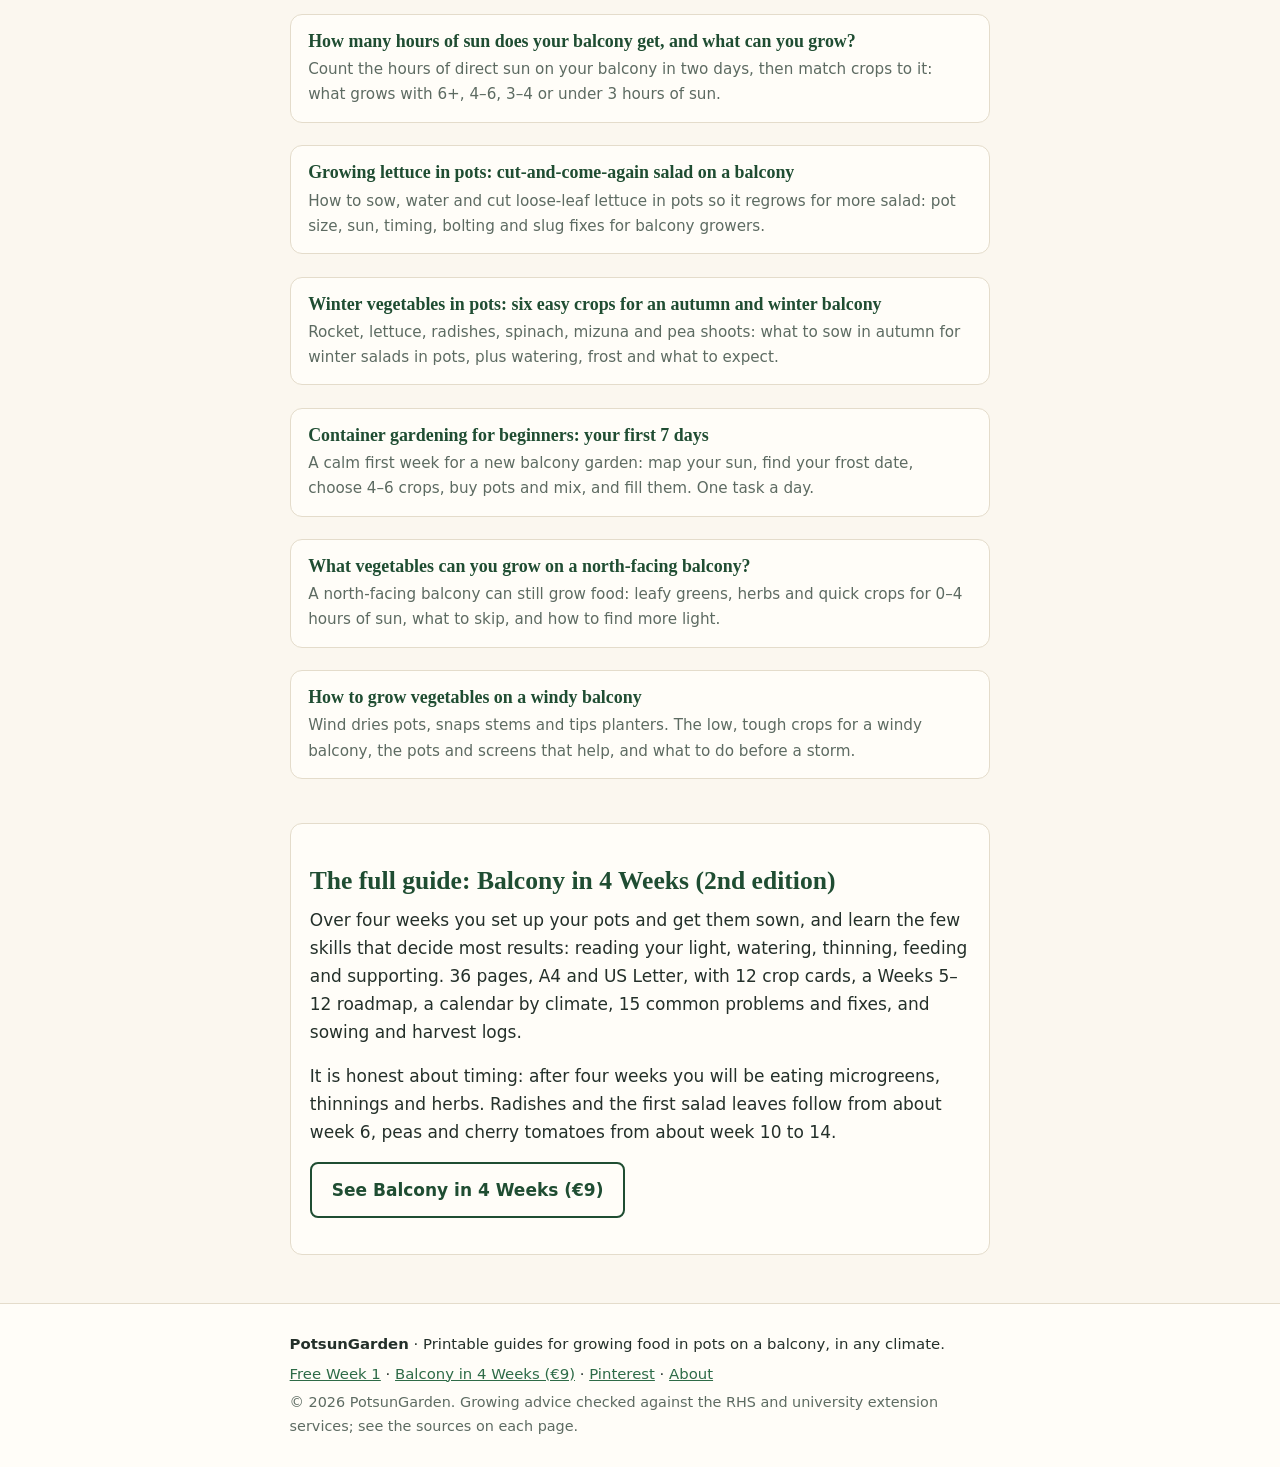
==== commit a13b01e7: "Add windy-balcony guide; align Product names with Payhip titles" ====
--- a/index.html
+++ b/index.html
@@ -45,7 +45,8 @@
   {
    "@type": "Product",
    "@id": "https://payhip.com/b/mtjgL#product",
-   "name": "FREE Week 1: Get Your Balcony Ready",
+   "name": "FREE Week 1: Get Your Balcony Ready – Free Container Gardening Guide for Beginners (PDF)",
+   "alternateName": "FREE Week 1: Get Your Balcony Ready",
    "description": "Free 8-page PDF (A4 and US Letter), Week 1 of Balcony in 4 Weeks: pot sizes for 12 easy crops, a sun map, climate and frost dates, and a 7-step checklist. An email address is required at checkout.",
    "url": "https://payhip.com/b/mtjgL",
    "image": [
@@ -153,27 +154,6 @@
       }
      }
     },
-    "hasMerchantReturnPolicy": {
-     "@type": "MerchantReturnPolicy",
-     "applicableCountry": [
-      "IT",
-      "US",
-      "GB",
-      "IE",
-      "DE",
-      "FR",
-      "ES",
-      "NL",
-      "BE",
-      "AT",
-      "CH",
-      "SE",
-      "CA",
-      "AU",
-      "NZ"
-     ],
-     "returnPolicyCategory": "https://schema.org/MerchantReturnNotPermitted"
-    },
     "seller": {
      "@id": "https://potsungarden.github.io/#org"
     }
@@ -182,7 +162,8 @@
   {
    "@type": "Product",
    "@id": "https://payhip.com/b/ZfLyM#product",
-   "name": "Balcony in 4 Weeks (2nd Edition)",
+   "name": "Start a Balcony Veg Garden in 4 Weeks: Beginner's Pot Guide",
+   "alternateName": "Balcony in 4 Weeks (2nd Edition)",
    "description": "36-page beginner's guide to growing salads, herbs, beans and cherry tomatoes in pots on a balcony (A4 and US Letter PDFs): weekly lessons and checklists, 12 crop cards, a calendar by climate and 15 common problems and fixes.",
    "url": "https://payhip.com/b/ZfLyM",
    "image": [
@@ -289,27 +270,6 @@
       }
      }
     },
-    "hasMerchantReturnPolicy": {
-     "@type": "MerchantReturnPolicy",
-     "applicableCountry": [
-      "IT",
-      "US",
-      "GB",
-      "IE",
-      "DE",
-      "FR",
-      "ES",
-      "NL",
-      "BE",
-      "AT",
-      "CH",
-      "SE",
-      "CA",
-      "AU",
-      "NZ"
-     ],
-     "returnPolicyCategory": "https://schema.org/MerchantReturnNotPermitted"
-    },
     "seller": {
      "@id": "https://potsungarden.github.io/#org"
     }
@@ -371,6 +331,7 @@
 <li class="card"><a href="winter-vegetables-in-pots.html"><h3>Winter vegetables in pots: six easy crops for an autumn and winter balcony</h3><p>Rocket, lettuce, radishes, spinach, mizuna and pea shoots: what to sow in autumn for winter salads in pots, plus watering, frost and what to expect.</p></a></li>
 <li class="card"><a href="container-gardening-for-beginners-first-7-days.html"><h3>Container gardening for beginners: your first 7 days</h3><p>A calm first week for a new balcony garden: map your sun, find your frost date, choose 4–6 crops, buy pots and mix, and fill them. One task a day.</p></a></li>
 <li class="card"><a href="vegetables-north-facing-balcony.html"><h3>What vegetables can you grow on a north-facing balcony?</h3><p>A north-facing balcony can still grow food: leafy greens, herbs and quick crops for 0–4 hours of sun, what to skip, and how to find more light.</p></a></li>
+<li class="card"><a href="vegetables-windy-balcony.html"><h3>How to grow vegetables on a windy balcony</h3><p>Wind dries pots, snaps stems and tips planters. The low, tough crops for a windy balcony, the pots and screens that help, and what to do before a storm.</p></a></li>
 </ul>
 </section>
 
